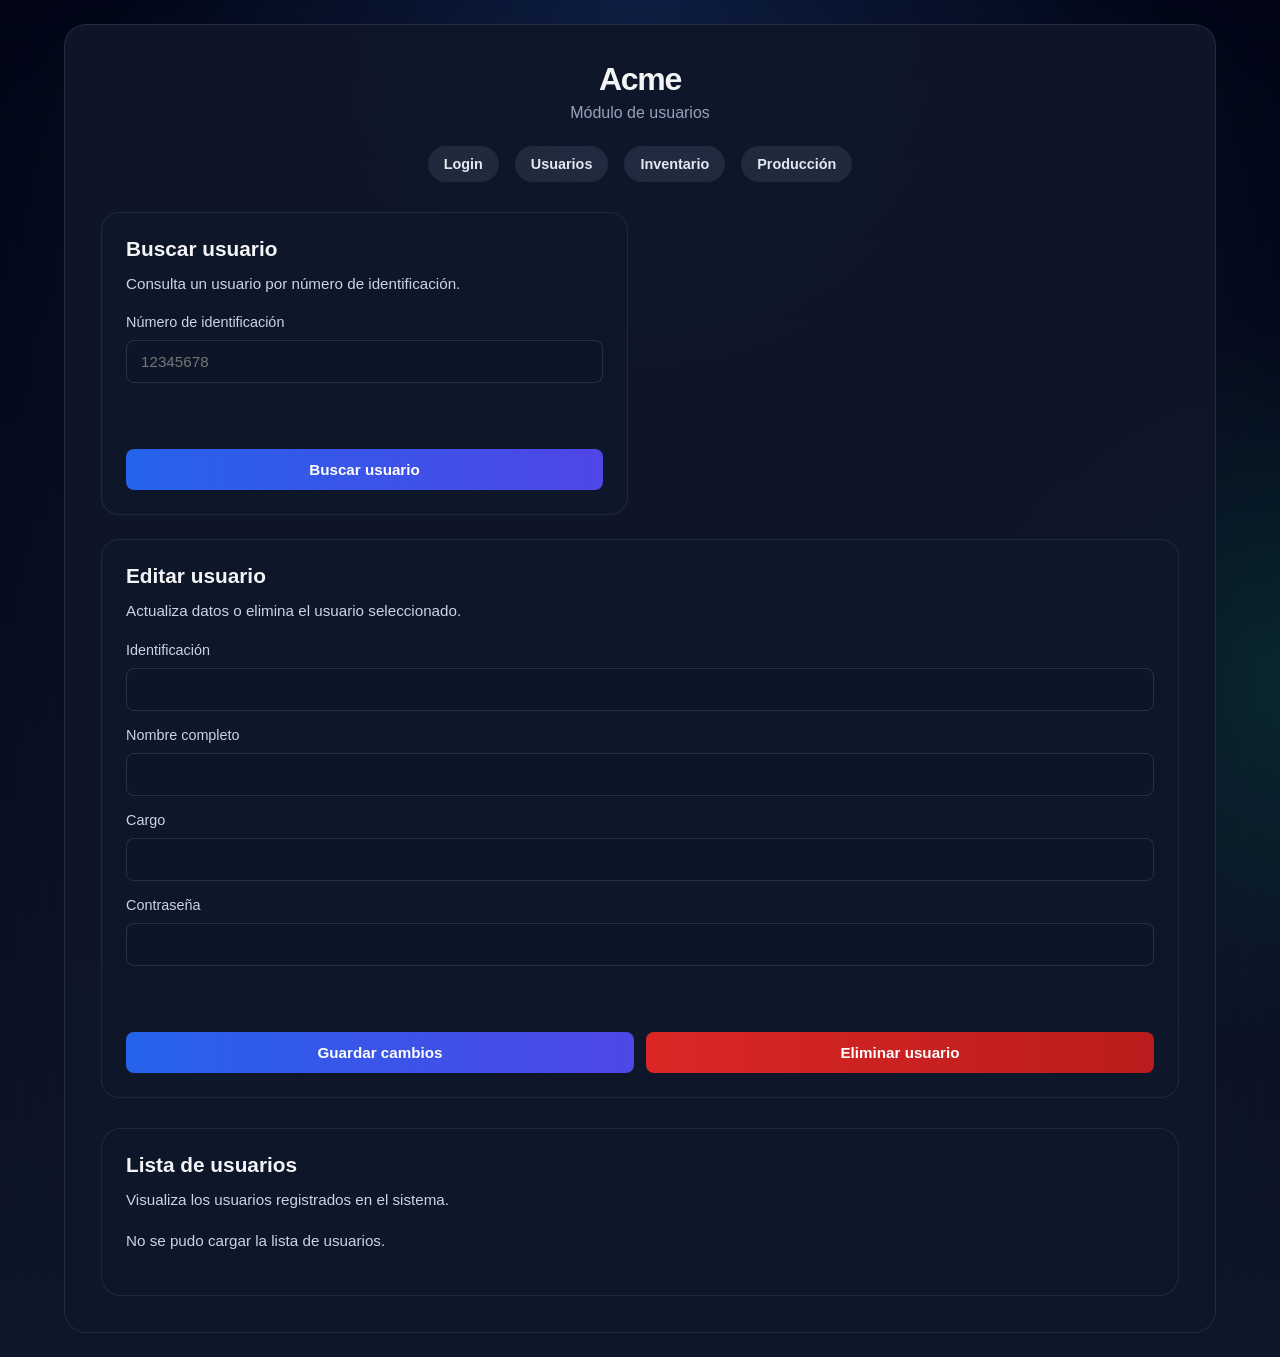
==== usuario.html @ a472c0f6 "Add files via upload" ====
<!DOCTYPE html>
<html lang="es">

<head>
  <meta charset="UTF-8" />
  <meta name="viewport" content="width=device-width, initial-scale=1.0" />
  <title>Módulo de Usuarios - Acme</title>
  <link rel="stylesheet" href="usuario.css" />
</head>

<body>
  <main class="login-page">
    <section class="login-card">
      <div class="logo">
        <h1>Acme</h1>
        <p>Módulo de usuarios</p>
      </div>

      <nav class="main-nav">
        <a href="login.html">Login</a>
        <a href="usuario.html">Usuarios</a>
        <a href="inventario.html">Inventario</a>
        <a href="produccion.html">Producción</a>
      </nav>

      <div class="forms-grid">
        <form class="search-form" action="#" method="get">
          <h2>Buscar usuario</h2>
          <p>Consulta un usuario por número de identificación.</p>

          <div class="form-group">
            <label for="buscar-identificacion">Número de identificación</label>
            <input id="buscar-identificacion" name="buscar-identificacion" type="text" placeholder="12345678"
              required />
          </div>

          <div class="form-message" id="search-message"></div>
          <button type="submit" class="btn-submit">Buscar usuario</button>
        </form>

        <form class="edit-form" action="#" method="post">
          <h2>Editar usuario</h2>
          <p>Actualiza datos o elimina el usuario seleccionado.</p>

          <div class="form-group">
            <label for="usuario-identificacion">Identificación</label>
            <input id="usuario-identificacion" name="usuario-identificacion" type="text" readonly />
          </div>

          <div class="form-group">
            <label for="usuario-nombre">Nombre completo</label>
            <input id="usuario-nombre" name="usuario-nombre" type="text" />
          </div>

          <div class="form-group">
            <label for="usuario-cargo">Cargo</label>
            <input id="usuario-cargo" name="usuario-cargo" type="text" />
          </div>

          <div class="form-group">
            <label for="usuario-contrasena">Contraseña</label>
            <input id="usuario-contrasena" name="usuario-contrasena" type="password" />
          </div>

          <div class="form-message" id="edit-message"></div>
          <div class="button-row">
            <button type="submit" class="btn-submit">Guardar cambios</button>
            <button type="button" class="btn-delete" id="delete-user">Eliminar usuario</button>
          </div>
        </form>
      </div>

      <div class="list-section">
        <h2>Lista de usuarios</h2>
        <p>Visualiza los usuarios registrados en el sistema.</p>
        <div class="user-list" id="user-list"></div>
      </div>
    </section>
  </main>
  <script src="usuario.js"></script>
</body>

</html>
---- usuario.css ----
:root {
  color-scheme: dark;
  color: #f3f4f6;
  background: #0f172a;
  font-family: "Inter", "Segoe UI", Tahoma, Geneva, Verdana, sans-serif;
}

* {
  box-sizing: border-box;
}

html,
body {
  margin: 0;
  min-height: 100%;
}

body {
  display: grid;
  place-items: center;
  background: radial-gradient(circle at top, rgba(59, 130, 246, 0.2), transparent 35%),
    radial-gradient(circle at right, rgba(16, 185, 129, 0.15), transparent 25%),
    linear-gradient(180deg, #020617 0%, #0f172a 100%);
  min-height: 100vh;
}

.login-page {
  width: min(100%, 1200px);
  padding: 16px;
}

.login-card {
  background: rgba(15, 23, 42, 0.95);
  border: 1px solid rgba(148, 163, 184, 0.16);
  border-radius: 20px;
  box-shadow: 0 24px 80px rgba(15, 23, 42, 0.35);
  padding: 20px;
}

.logo {
  text-align: center;
  margin-bottom: 16px;
}

.logo h1 {
  margin: 0;
  font-size: 1.6rem;
  letter-spacing: -0.04em;
}

.logo p {
  margin: 6px 0 0;
  color: #94a3b8;
  font-size: 0.85rem;
}

.main-nav {
  display: flex;
  gap: 8px;
  flex-wrap: wrap;
  margin: 16px 0 0;
  justify-content: center;
}

.main-nav a {
  display: inline-block;
  padding: 7px 12px;
  border-radius: 999px;
  background: rgba(148, 163, 184, 0.14);
  color: #e2e8f0;
  text-decoration: none;
  font-weight: 600;
  font-size: 0.75rem;
  transition: background-color 0.2s ease, transform 0.2s ease;
}

.main-nav a:hover {
  background: rgba(96, 165, 250, 0.18);
  transform: translateY(-1px);
}

.forms-grid {
  display: grid;
  gap: 14px;
  margin-top: 16px;
}

.search-form,
.edit-form {
  background: rgba(15, 23, 42, 0.85);
  border-radius: 14px;
  padding: 16px;
  border: 1px solid rgba(148, 163, 184, 0.12);
}

.search-form h2,
.edit-form h2,
.list-section h2 {
  margin: 0 0 8px;
  font-size: 1rem;
}

.search-form p,
.edit-form p,
.list-section p {
  margin: 0 0 12px;
  color: #cbd5e1;
  line-height: 1.4;
  font-size: 0.8rem;
}

.form-group {
  display: grid;
  gap: 6px;
  margin-bottom: 10px;
}

.form-group label {
  font-size: 0.75rem;
  color: #cbd5e1;
  font-weight: 500;
}

.form-group input,
.form-group password {
  width: 100%;
  padding: 10px 12px;
  border-radius: 8px;
  border: 1px solid rgba(148, 163, 184, 0.18);
  background: rgba(15, 23, 42, 0.72);
  color: #f8fafc;
  font-size: 0.85rem;
  transition: border-color 0.2s ease;
}

.form-group input:focus,
.form-group password:focus {
  outline: none;
  border-color: #60a5fa;
  box-shadow: 0 0 0 2px rgba(96, 165, 250, 0.1);
}

.btn-submit,
.btn-delete {
  width: 100%;
  padding: 10px 12px;
  border: none;
  border-radius: 8px;
  color: #ffffff;
  font-size: 0.85rem;
  font-weight: 600;
  cursor: pointer;
  transition: transform 0.2s ease, box-shadow 0.2s ease;
  margin-top: 6px;
}

.btn-submit {
  background: linear-gradient(90deg, #2563eb, #4f46e5);
}

.btn-submit:hover {
  transform: translateY(-1px);
  box-shadow: 0 8px 16px rgba(59, 130, 246, 0.2);
}

.btn-submit:active {
  transform: translateY(0);
}

.btn-delete {
  background: linear-gradient(90deg, #dc2626, #b91c1c);
}

.btn-delete:hover {
  box-shadow: 0 8px 16px rgba(220, 38, 38, 0.2);
}

.button-row {
  display: grid;
  grid-template-columns: 1fr 1fr;
  gap: 10px;
  margin-top: 12px;
}

.list-section {
  margin-top: 20px;
}

.user-list {
  display: grid;
  grid-template-columns: 1fr;
  gap: 10px;
}

.user-item {
  background: rgba(15, 23, 42, 0.85);
  border: 1px solid rgba(148, 163, 184, 0.12);
  border-radius: 10px;
  padding: 12px;
  cursor: pointer;
  transition: transform 0.2s ease, box-shadow 0.2s ease;
}

.user-item:hover {
  transform: translateY(-2px);
  box-shadow: 0 6px 12px rgba(59, 130, 246, 0.15);
}

.user-item h3 {
  margin: 0 0 6px;
  font-size: 0.95rem;
  color: #e2e8f0;
}

.user-item p {
  margin: 3px 0;
  font-size: 0.75rem;
  color: #cbd5e1;
}

.form-message {
  padding: 8px 10px;
  border-radius: 6px;
  font-size: 0.8rem;
  margin: 6px 0;
  min-height: 1rem;
  color: #fca5a5;
}

.form-message.success {
  color: #86efac;
}

@media (min-width: 768px) {
  .login-page {
    padding: 20px;
  }

  .login-card {
    padding: 28px;
    border-radius: 22px;
  }

  .logo h1 {
    font-size: 1.8rem;
  }

  .logo p {
    font-size: 0.9rem;
  }

  .main-nav {
    gap: 12px;
    margin-top: 20px;
  }

  .main-nav a {
    padding: 8px 14px;
    font-size: 0.8rem;
  }

  .forms-grid {
    gap: 18px;
    margin-top: 20px;
    grid-template-columns: 1fr 1fr;
  }

  .search-form,
  .edit-form {
    padding: 20px;
    border-radius: 16px;
  }

  .search-form h2,
  .edit-form h2,
  .list-section h2 {
    font-size: 1.1rem;
    margin-bottom: 10px;
  }

  .search-form p,
  .edit-form p,
  .list-section p {
    margin-bottom: 16px;
    font-size: 0.85rem;
  }

  .form-group {
    margin-bottom: 12px;
    gap: 8px;
  }

  .form-group label {
    font-size: 0.8rem;
  }

  .form-group input,
  .form-group password {
    padding: 11px 13px;
    font-size: 0.9rem;
  }

  .btn-submit,
  .btn-delete {
    padding: 11px 13px;
    font-size: 0.9rem;
    margin-top: 8px;
  }

  .edit-form {
    grid-column: 1 / -1;
  }

  .list-section {
    margin-top: 24px;
  }

  .user-list {
    grid-template-columns: repeat(auto-fill, minmax(250px, 1fr));
    gap: 14px;
  }

  .user-item {
    padding: 14px;
    border-radius: 12px;
  }

  .user-item h3 {
    font-size: 1rem;
  }

  .user-item p {
    font-size: 0.8rem;
  }
}


@media (min-width: 1025px) {
  .login-page {
    width: min(100%, 1200px);
    padding: 24px;
  }

  .login-card {
    padding: 36px;
  }

  .logo h1 {
    font-size: 2rem;
  }

  .logo p {
    font-size: 1rem;
  }

  .main-nav {
    gap: 16px;
    margin-top: 24px;
  }

  .main-nav a {
    padding: 10px 16px;
    font-size: 0.9rem;
  }

  .forms-grid {
    gap: 24px;
    margin-top: 30px;
  }

  .search-form,
  .edit-form {
    padding: 24px;
    border-radius: 18px;
  }

  .search-form h2,
  .edit-form h2,
  .list-section h2 {
    font-size: 1.3rem;
    margin-bottom: 12px;
  }

  .search-form p,
  .edit-form p,
  .list-section p {
    margin-bottom: 20px;
    font-size: 0.95rem;
  }

  .form-group {
    margin-bottom: 16px;
    gap: 10px;
  }

  .form-group label {
    font-size: 0.9rem;
  }

  .form-group input,
  .form-group password {
    padding: 12px 14px;
    font-size: 0.95rem;
  }

  .btn-submit,
  .btn-delete {
    padding: 12px 14px;
    font-size: 0.95rem;
    margin-top: 10px;
  }

  .btn-submit:hover {
    box-shadow: 0 14px 30px rgba(59, 130, 246, 0.28);
  }

  .list-section {
    margin-top: 30px;
  }

  .user-list {
    grid-template-columns: repeat(auto-fill, minmax(280px, 1fr));
    gap: 18px;
  }

  .user-item {
    padding: 16px;
    border-radius: 14px;
  }

  .user-item h3 {
    font-size: 1.1rem;
  }

  .user-item p {
    font-size: 0.85rem;
  }
}

.btn-delete {
  background: linear-gradient(90deg, #dc2626, #b91c1c);
  margin-top: 10px;
}

.btn-submit:hover,
.btn-delete:hover {
  transform: translateY(-1px);
  box-shadow: 0 14px 30px rgba(59, 130, 246, 0.28);
}

.btn-submit:active,
.btn-delete:active {
  transform: translateY(0);
}

.form-message {
  min-height: 22px;
  margin-bottom: 18px;
  color: #fca5a5;
  font-size: 0.95rem;
  line-height: 1.4;
}

.form-message.success {
  color: #7dd3fc;
}

.list-section {
  margin-top: 30px;
  background: rgba(15, 23, 42, 0.85);
  border-radius: 20px;
  padding: 24px;
  border: 1px solid rgba(148, 163, 184, 0.12);
}

.user-list {
  display: grid;
  gap: 14px;
}

.user-item {
  background: rgba(15, 23, 42, 0.9);
  border-radius: 18px;
  border: 1px solid rgba(148, 163, 184, 0.12);
  padding: 16px;
}

.user-item h3 {
  margin: 0 0 6px;
  font-size: 1rem;
}

.user-item p {
  margin: 4px 0;
  color: #cbd5e1;
  font-size: 0.95rem;
}

.button-row {
  display: grid;
  gap: 12px;
}
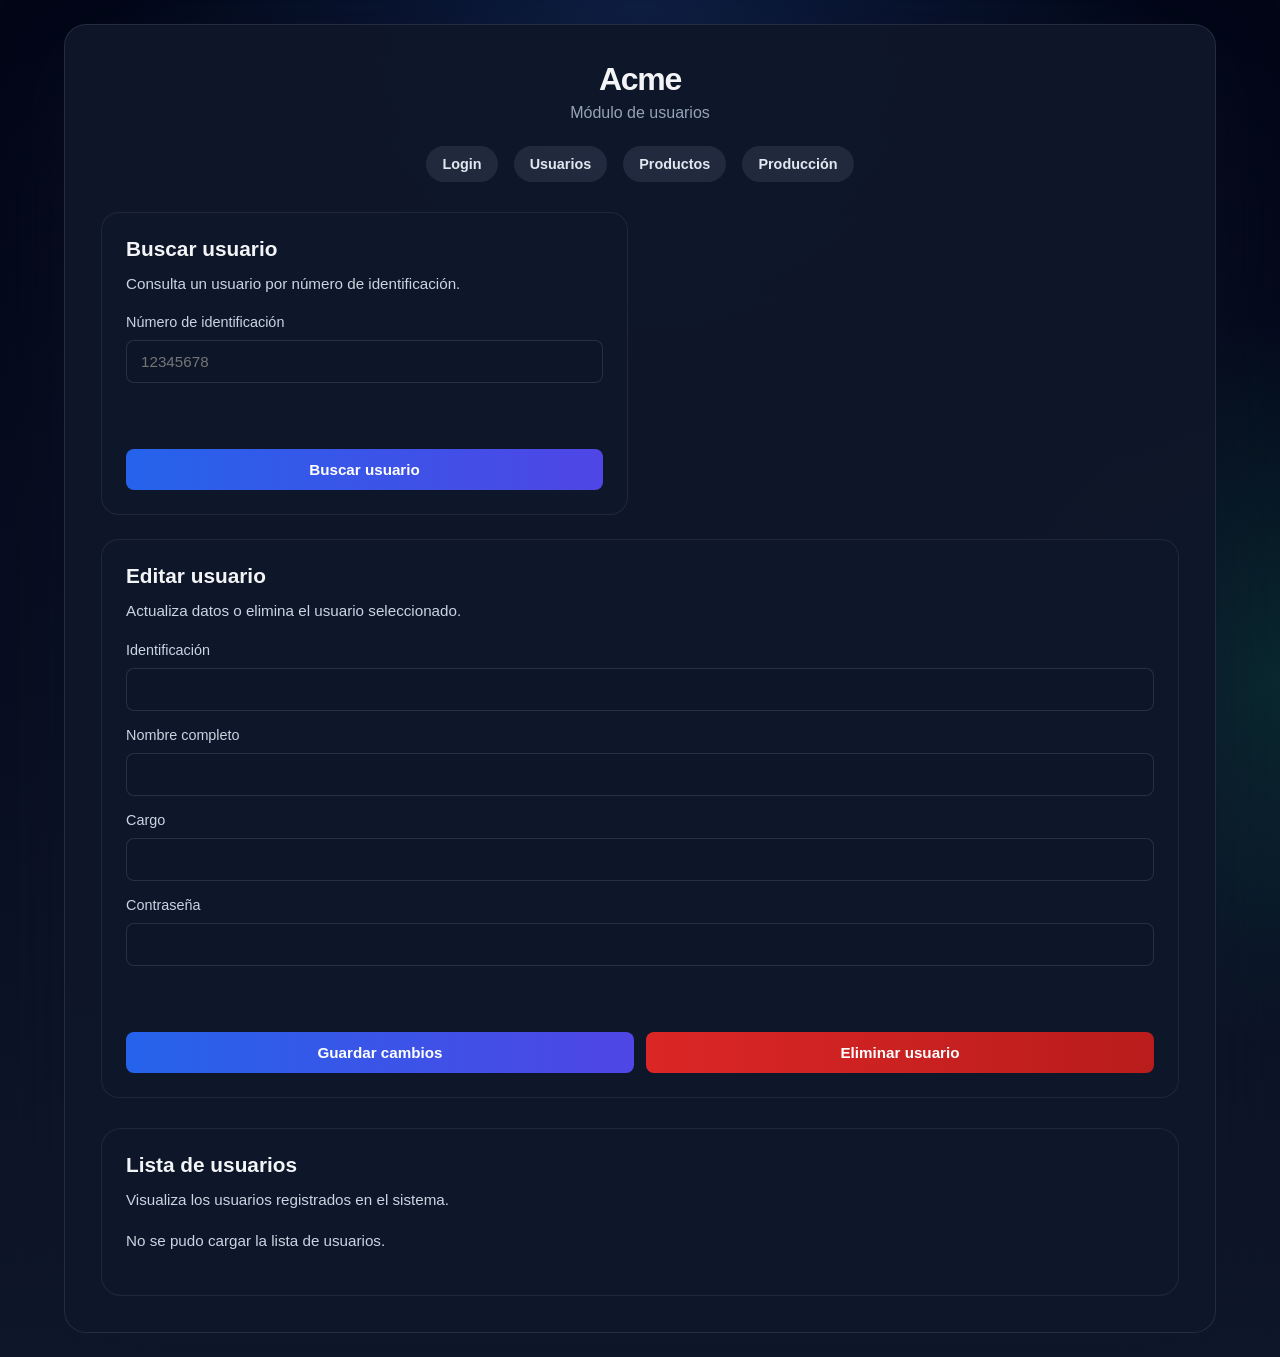
==== commit ed0392aa: "Add files via upload" ====
--- a/usuario.html
+++ b/usuario.html
@@ -19,7 +19,7 @@
       <nav class="main-nav">
         <a href="login.html">Login</a>
         <a href="usuario.html">Usuarios</a>
-        <a href="inventario.html">Inventario</a>
+        <a href="productos.html">Productos</a>
         <a href="produccion.html">Producción</a>
       </nav>
 
